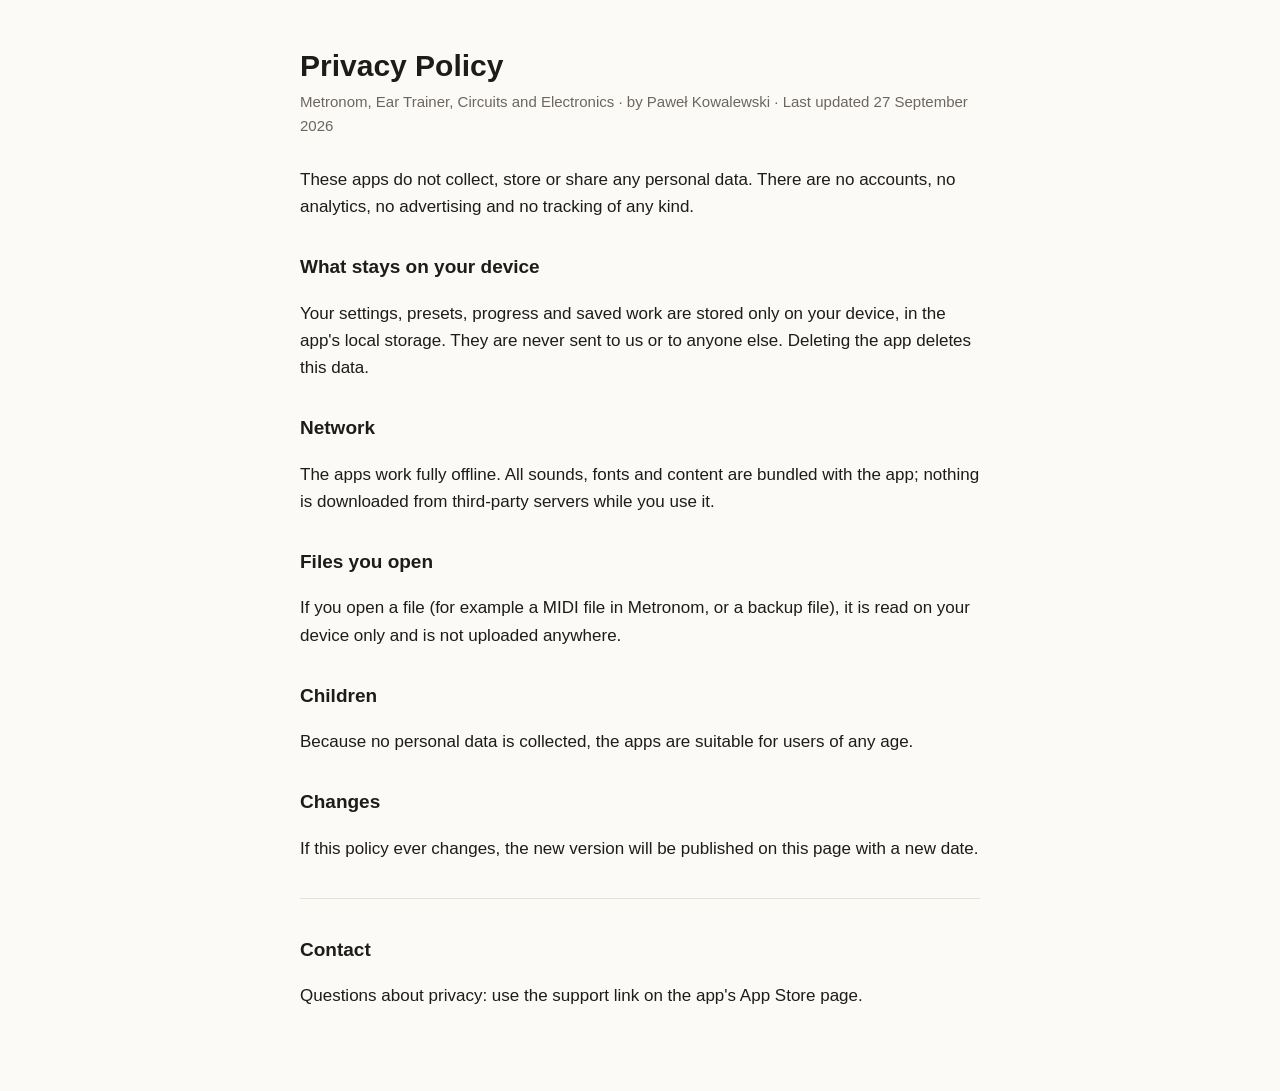
==== privacy/index.html @ 4d10a817 "Privacy policy and support pages for the apps Co-Authored-By: Claude Opus 5.5 <noreply@anthropic.com" ====
<!doctype html>
<html lang="en">
<head>
<meta charset="utf-8">
<meta name="viewport" content="width=device-width, initial-scale=1">
<title>Privacy Policy</title>
<style>
  :root { --bg: #fbfaf7; --ink: #1d1c1a; --muted: #6b6760; --line: #e4e0d8; }
  @media (prefers-color-scheme: dark) { :root { --bg: #0e0e10; --ink: #eceae6; --muted: #9a968f; --line: #26262a; } }
  body { margin: 0; background: var(--bg); color: var(--ink); font: 17px/1.6 -apple-system, BlinkMacSystemFont, "Segoe UI", sans-serif; }
  main { max-width: 680px; margin: 0 auto; padding: 48px 20px 64px; }
  h1 { font-size: 30px; line-height: 1.2; margin: 0 0 6px; }
  h2 { font-size: 19px; margin: 32px 0 6px; }
  p, li { color: var(--ink); }
  .meta { color: var(--muted); font-size: 15px; margin: 0 0 28px; }
  ul { padding-left: 22px; }
  hr { border: 0; border-top: 1px solid var(--line); margin: 36px 0; }
  a { color: inherit; }
</style>
</head>
<body>
<main>
  <h1>Privacy Policy</h1>
  <p class="meta">Metronom, Ear Trainer, Circuits and Electronics · by Paweł Kowalewski · Last updated 27 September 2026</p>

  <p>These apps do not collect, store or share any personal data. There are no accounts, no analytics, no advertising and no tracking of any kind.</p>

  <h2>What stays on your device</h2>
  <p>Your settings, presets, progress and saved work are stored only on your device, in the app's local storage. They are never sent to us or to anyone else. Deleting the app deletes this data.</p>

  <h2>Network</h2>
  <p>The apps work fully offline. All sounds, fonts and content are bundled with the app; nothing is downloaded from third-party servers while you use it.</p>

  <h2>Files you open</h2>
  <p>If you open a file (for example a MIDI file in Metronom, or a backup file), it is read on your device only and is not uploaded anywhere.</p>

  <h2>Children</h2>
  <p>Because no personal data is collected, the apps are suitable for users of any age.</p>

  <h2>Changes</h2>
  <p>If this policy ever changes, the new version will be published on this page with a new date.</p>

  <hr>
  <h2>Contact</h2>
  <p>Questions about privacy: use the support link on the app's App Store page.</p>
</main>
</body>
</html>
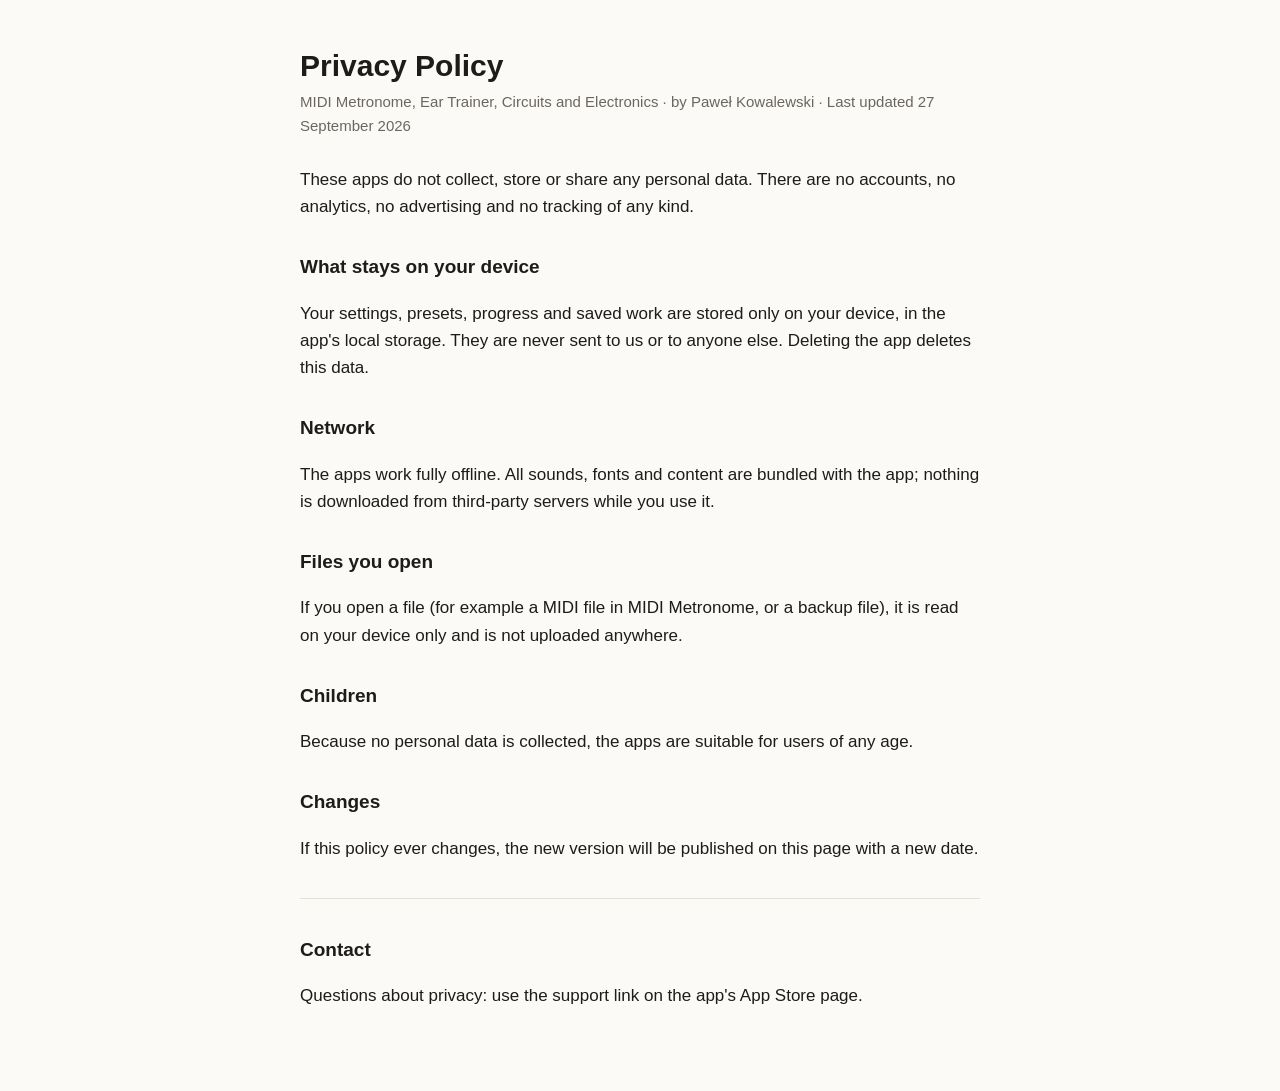
==== commit d4ef0460: "MIDI Metronome name Co-Authored-By: Claude Opus 5.5 <noreply@anthropic.com>" ====
--- a/privacy/index.html
+++ b/privacy/index.html
@@ -21,7 +21,7 @@
 <body>
 <main>
   <h1>Privacy Policy</h1>
-  <p class="meta">Metronom, Ear Trainer, Circuits and Electronics · by Paweł Kowalewski · Last updated 27 September 2026</p>
+  <p class="meta">MIDI Metronome, Ear Trainer, Circuits and Electronics · by Paweł Kowalewski · Last updated 27 September 2026</p>
 
   <p>These apps do not collect, store or share any personal data. There are no accounts, no analytics, no advertising and no tracking of any kind.</p>
 
@@ -32,7 +32,7 @@
   <p>The apps work fully offline. All sounds, fonts and content are bundled with the app; nothing is downloaded from third-party servers while you use it.</p>
 
   <h2>Files you open</h2>
-  <p>If you open a file (for example a MIDI file in Metronom, or a backup file), it is read on your device only and is not uploaded anywhere.</p>
+  <p>If you open a file (for example a MIDI file in MIDI Metronome, or a backup file), it is read on your device only and is not uploaded anywhere.</p>
 
   <h2>Children</h2>
   <p>Because no personal data is collected, the apps are suitable for users of any age.</p>
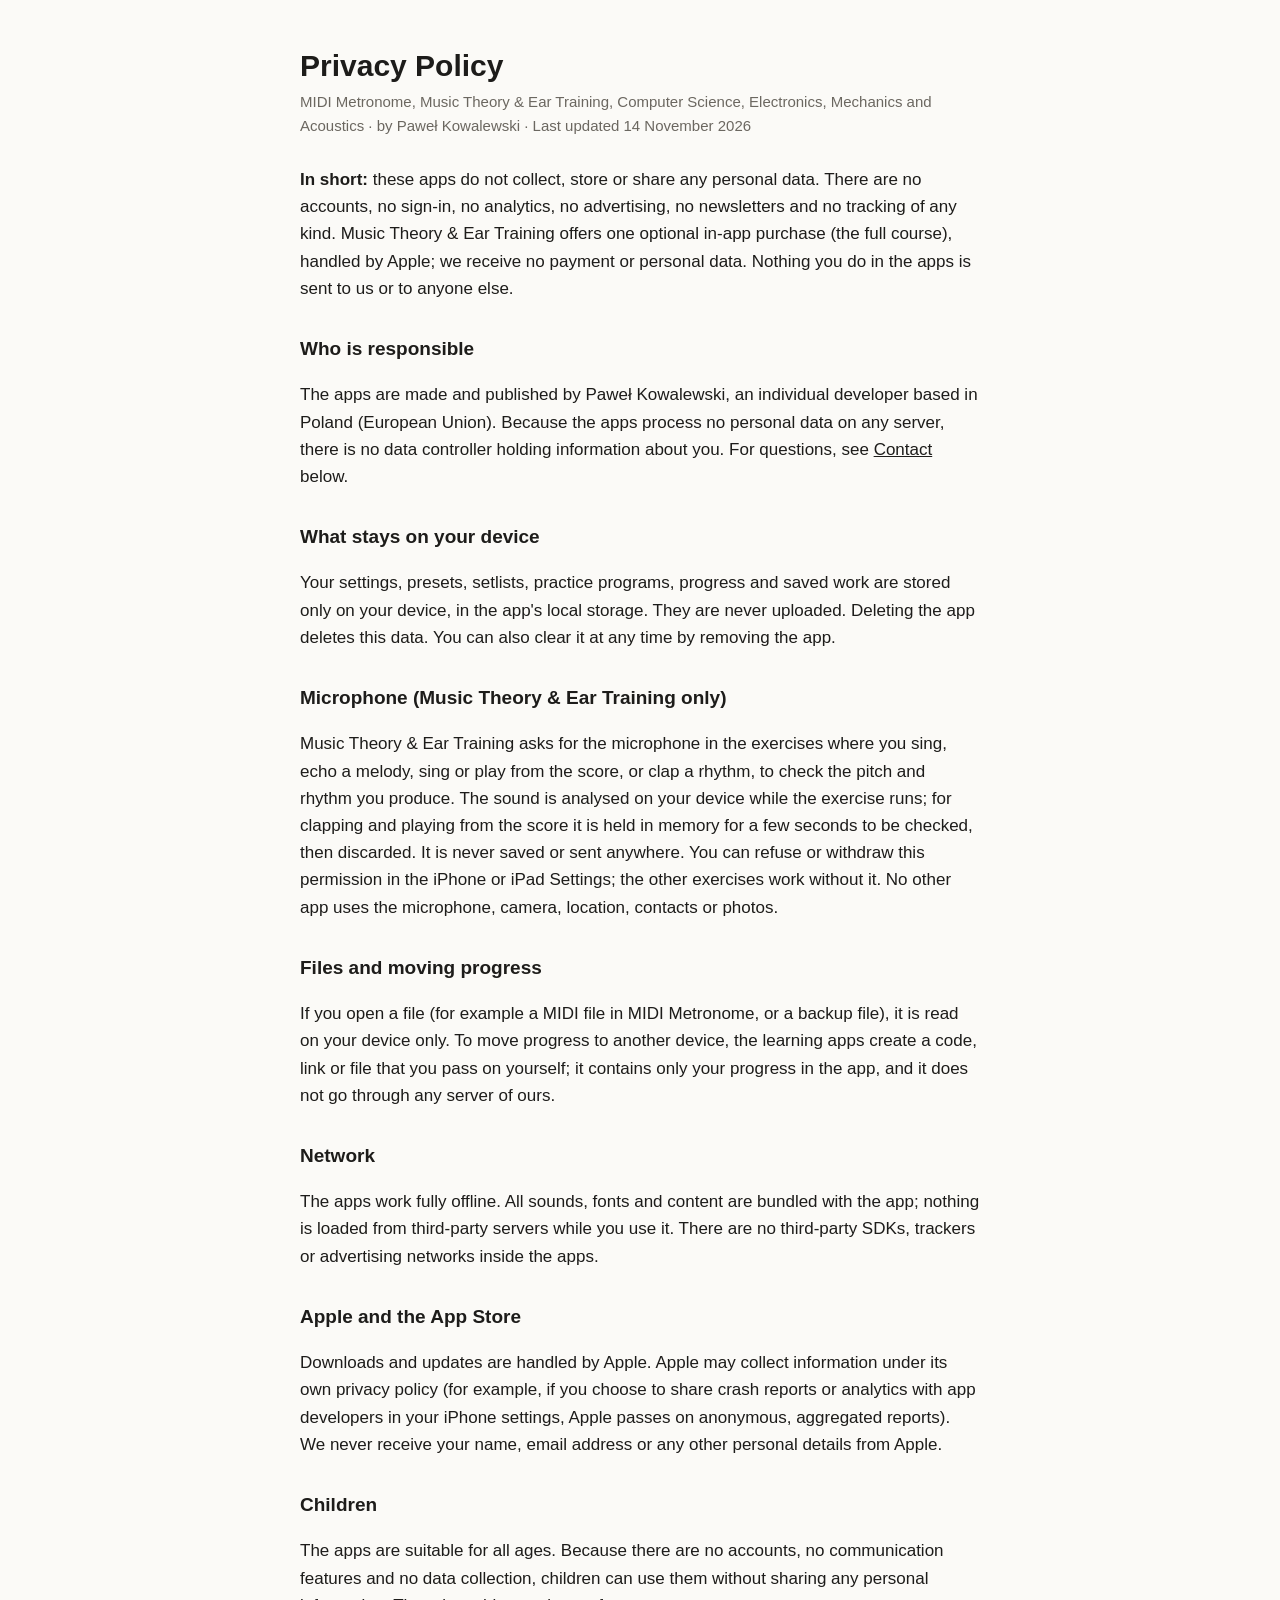
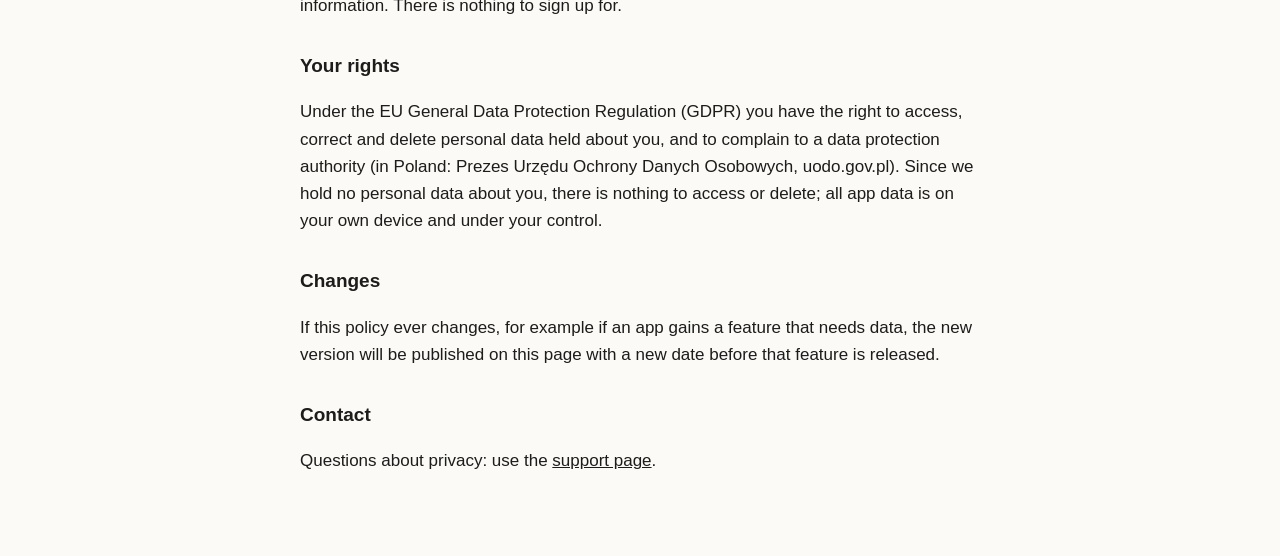
==== commit e0772305: "Privacy policy: one optional in-app purchase; app name Music Theory & Ear Training; test build for i" ====
--- a/privacy/index.html
+++ b/privacy/index.html
@@ -21,28 +21,39 @@
 <body>
 <main>
   <h1>Privacy Policy</h1>
-  <p class="meta">MIDI Metronome, Ear Trainer, Circuits and Electronics · by Paweł Kowalewski · Last updated 27 September 2026</p>
+  <p class="meta">MIDI Metronome, Music Theory &amp; Ear Training, Computer Science, Electronics, Mechanics and Acoustics · by Paweł Kowalewski · Last updated 14 November 2026</p>
 
-  <p>These apps do not collect, store or share any personal data. There are no accounts, no analytics, no advertising and no tracking of any kind.</p>
+  <p><strong>In short:</strong> these apps do not collect, store or share any personal data. There are no accounts, no sign-in, no analytics, no advertising, no newsletters and no tracking of any kind. Music Theory &amp; Ear Training offers one optional in-app purchase (the full course), handled by Apple; we receive no payment or personal data. Nothing you do in the apps is sent to us or to anyone else.</p>
+
+  <h2>Who is responsible</h2>
+  <p>The apps are made and published by Paweł Kowalewski, an individual developer based in Poland (European Union). Because the apps process no personal data on any server, there is no data controller holding information about you. For questions, see <a href="#contact">Contact</a> below.</p>
 
   <h2>What stays on your device</h2>
-  <p>Your settings, presets, progress and saved work are stored only on your device, in the app's local storage. They are never sent to us or to anyone else. Deleting the app deletes this data.</p>
+  <p>Your settings, presets, setlists, practice programs, progress and saved work are stored only on your device, in the app's local storage. They are never uploaded. Deleting the app deletes this data. You can also clear it at any time by removing the app.</p>
+
+  <h2>Microphone (Music Theory &amp; Ear Training only)</h2>
+  <p>Music Theory &amp; Ear Training asks for the microphone in the exercises where you sing, echo a melody, sing or play from the score, or clap a rhythm, to check the pitch and rhythm you produce. The sound is analysed on your device while the exercise runs; for clapping and playing from the score it is held in memory for a few seconds to be checked, then discarded. It is never saved or sent anywhere. You can refuse or withdraw this permission in the iPhone or iPad Settings; the other exercises work without it. No other app uses the microphone, camera, location, contacts or photos.</p>
+
+  <h2>Files and moving progress</h2>
+  <p>If you open a file (for example a MIDI file in MIDI Metronome, or a backup file), it is read on your device only. To move progress to another device, the learning apps create a code, link or file that you pass on yourself; it contains only your progress in the app, and it does not go through any server of ours.</p>
 
   <h2>Network</h2>
-  <p>The apps work fully offline. All sounds, fonts and content are bundled with the app; nothing is downloaded from third-party servers while you use it.</p>
+  <p>The apps work fully offline. All sounds, fonts and content are bundled with the app; nothing is loaded from third-party servers while you use it. There are no third-party SDKs, trackers or advertising networks inside the apps.</p>
 
-  <h2>Files you open</h2>
-  <p>If you open a file (for example a MIDI file in MIDI Metronome, or a backup file), it is read on your device only and is not uploaded anywhere.</p>
+  <h2>Apple and the App Store</h2>
+  <p>Downloads and updates are handled by Apple. Apple may collect information under its own privacy policy (for example, if you choose to share crash reports or analytics with app developers in your iPhone settings, Apple passes on anonymous, aggregated reports). We never receive your name, email address or any other personal details from Apple.</p>
 
   <h2>Children</h2>
-  <p>Because no personal data is collected, the apps are suitable for users of any age.</p>
+  <p>The apps are suitable for all ages. Because there are no accounts, no communication features and no data collection, children can use them without sharing any personal information. There is nothing to sign up for.</p>
+
+  <h2>Your rights</h2>
+  <p>Under the EU General Data Protection Regulation (GDPR) you have the right to access, correct and delete personal data held about you, and to complain to a data protection authority (in Poland: Prezes Urzędu Ochrony Danych Osobowych, uodo.gov.pl). Since we hold no personal data about you, there is nothing to access or delete; all app data is on your own device and under your control.</p>
 
   <h2>Changes</h2>
-  <p>If this policy ever changes, the new version will be published on this page with a new date.</p>
+  <p>If this policy ever changes, for example if an app gains a feature that needs data, the new version will be published on this page with a new date before that feature is released.</p>
 
-  <hr>
-  <h2>Contact</h2>
-  <p>Questions about privacy: use the support link on the app's App Store page.</p>
+  <h2 id="contact">Contact</h2>
+  <p>Questions about privacy: use the <a href="../support/">support page</a>.</p>
 </main>
 </body>
 </html>
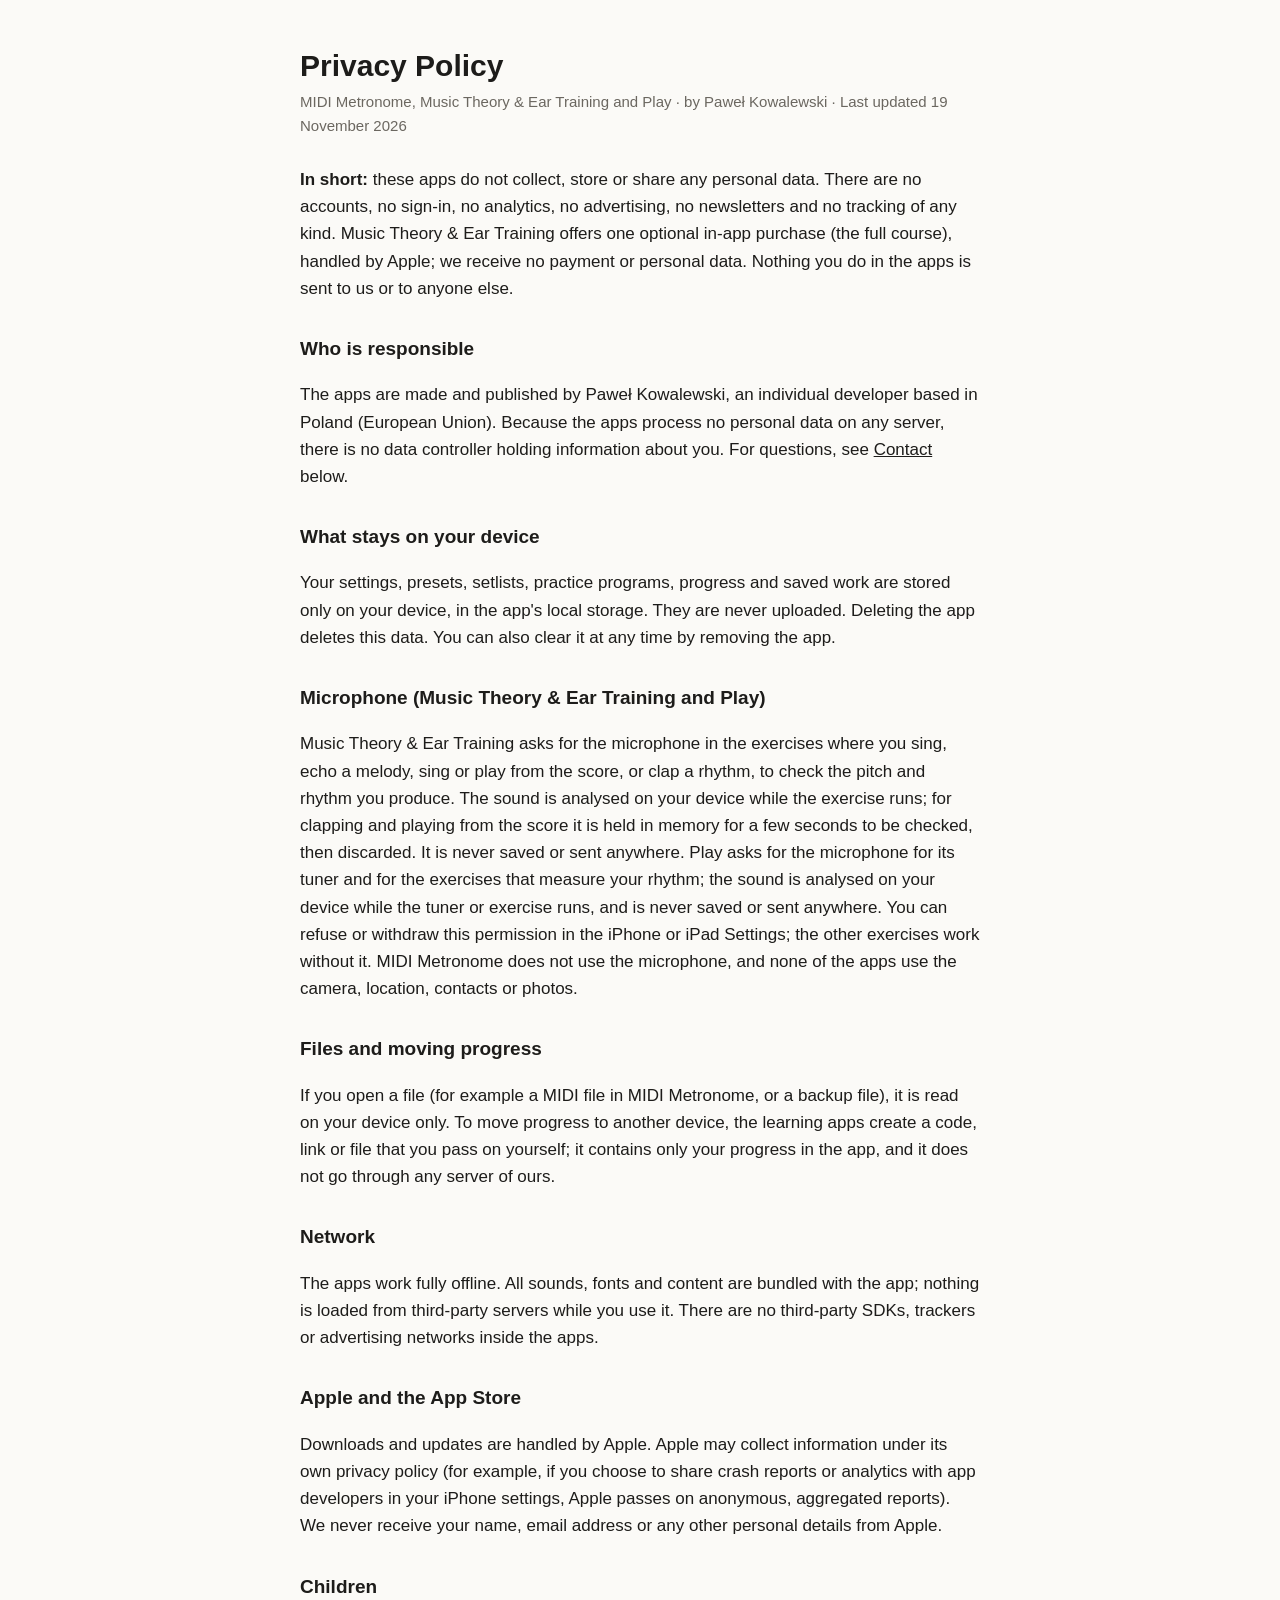
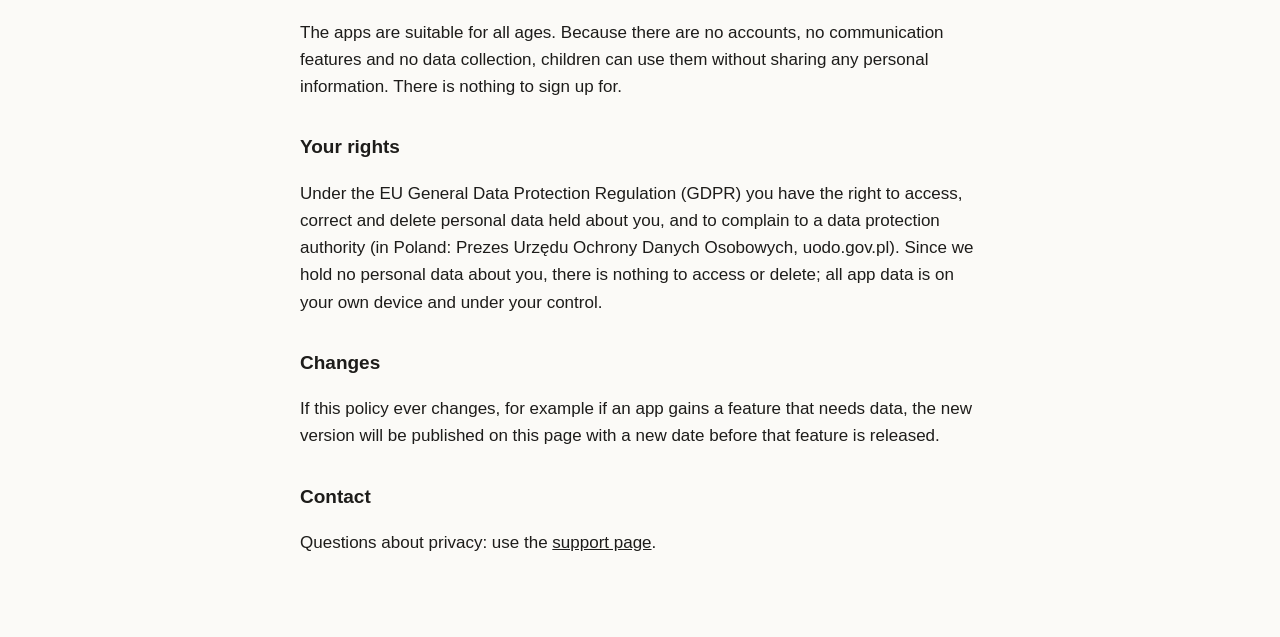
==== commit ba06e4b0: "Privacy policy, index and support: only MIDI Metronome, Music Theory & Ear Training and Play; Play m" ====
--- a/privacy/index.html
+++ b/privacy/index.html
@@ -21,7 +21,7 @@
 <body>
 <main>
   <h1>Privacy Policy</h1>
-  <p class="meta">MIDI Metronome, Music Theory &amp; Ear Training, Computer Science, Electronics, Mechanics and Acoustics · by Paweł Kowalewski · Last updated 14 November 2026</p>
+  <p class="meta">MIDI Metronome, Music Theory &amp; Ear Training and Play · by Paweł Kowalewski · Last updated 19 November 2026</p>
 
   <p><strong>In short:</strong> these apps do not collect, store or share any personal data. There are no accounts, no sign-in, no analytics, no advertising, no newsletters and no tracking of any kind. Music Theory &amp; Ear Training offers one optional in-app purchase (the full course), handled by Apple; we receive no payment or personal data. Nothing you do in the apps is sent to us or to anyone else.</p>
 
@@ -31,8 +31,8 @@
   <h2>What stays on your device</h2>
   <p>Your settings, presets, setlists, practice programs, progress and saved work are stored only on your device, in the app's local storage. They are never uploaded. Deleting the app deletes this data. You can also clear it at any time by removing the app.</p>
 
-  <h2>Microphone (Music Theory &amp; Ear Training only)</h2>
-  <p>Music Theory &amp; Ear Training asks for the microphone in the exercises where you sing, echo a melody, sing or play from the score, or clap a rhythm, to check the pitch and rhythm you produce. The sound is analysed on your device while the exercise runs; for clapping and playing from the score it is held in memory for a few seconds to be checked, then discarded. It is never saved or sent anywhere. You can refuse or withdraw this permission in the iPhone or iPad Settings; the other exercises work without it. No other app uses the microphone, camera, location, contacts or photos.</p>
+  <h2>Microphone (Music Theory &amp; Ear Training and Play)</h2>
+  <p>Music Theory &amp; Ear Training asks for the microphone in the exercises where you sing, echo a melody, sing or play from the score, or clap a rhythm, to check the pitch and rhythm you produce. The sound is analysed on your device while the exercise runs; for clapping and playing from the score it is held in memory for a few seconds to be checked, then discarded. It is never saved or sent anywhere. Play asks for the microphone for its tuner and for the exercises that measure your rhythm; the sound is analysed on your device while the tuner or exercise runs, and is never saved or sent anywhere. You can refuse or withdraw this permission in the iPhone or iPad Settings; the other exercises work without it. MIDI Metronome does not use the microphone, and none of the apps use the camera, location, contacts or photos.</p>
 
   <h2>Files and moving progress</h2>
   <p>If you open a file (for example a MIDI file in MIDI Metronome, or a backup file), it is read on your device only. To move progress to another device, the learning apps create a code, link or file that you pass on yourself; it contains only your progress in the app, and it does not go through any server of ours.</p>
